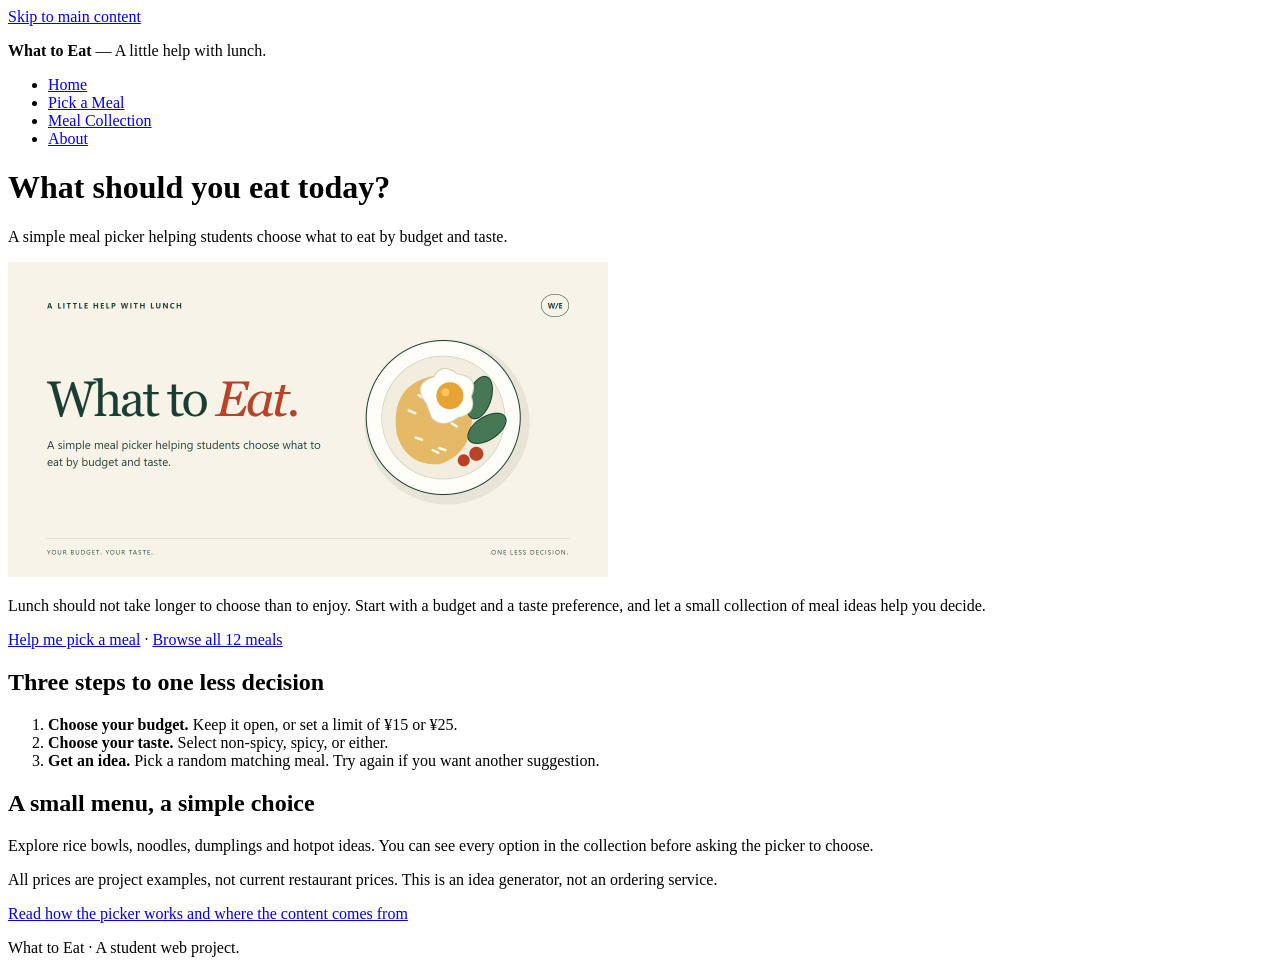
==== index.html @ 61c1f6d7 "Add stage 5 complete pages and shared meal illustrations" ====
<!DOCTYPE html>
<html lang="en">
<head>
  <meta charset="UTF-8">
  <meta name="viewport" content="width=device-width, initial-scale=1.0">
  <meta name="description" content="A simple meal picker helping students choose what to eat by budget and taste.">
  <title>What to Eat | Meal ideas for students</title>
  <link rel="stylesheet" href="media.css">
</head>
<body>
  <a href="#main-content">Skip to main content</a>
  <header>
    <p><strong>What to Eat</strong> — A little help with lunch.</p>
    <nav aria-label="Main navigation"><ul>
      <li><a href="index.html" aria-current="page">Home</a></li>
      <li><a href="pick.html">Pick a Meal</a></li>
      <li><a href="meals.html">Meal Collection</a></li>
      <li><a href="about.html">About</a></li>
    </ul></nav>
  </header>
  <main id="main-content" tabindex="-1">
    <h1>What should you eat today?</h1>
    <p>A simple meal picker helping students choose what to eat by budget and taste.</p>
    <img src="images/og-image.jpg" width="600" height="315" alt="What to Eat: an illustrated plate of rice, egg and vegetables on a cream background.">
    <p>Lunch should not take longer to choose than to enjoy. Start with a budget and a taste preference, and let a small collection of meal ideas help you decide.</p>
    <p><a href="pick.html">Help me pick a meal</a> · <a href="meals.html">Browse all 12 meals</a></p>
    <section aria-labelledby="steps-heading">
      <h2 id="steps-heading">Three steps to one less decision</h2>
      <ol>
        <li><strong>Choose your budget.</strong> Keep it open, or set a limit of ¥15 or ¥25.</li>
        <li><strong>Choose your taste.</strong> Select non-spicy, spicy, or either.</li>
        <li><strong>Get an idea.</strong> Pick a random matching meal. Try again if you want another suggestion.</li>
      </ol>
    </section>
    <section aria-labelledby="expect-heading">
      <h2 id="expect-heading">A small menu, a simple choice</h2>
      <p>Explore rice bowls, noodles, dumplings and hotpot ideas. You can see every option in the collection before asking the picker to choose.</p>
      <p>All prices are project examples, not current restaurant prices. This is an idea generator, not an ordering service.</p>
      <p><a href="about.html">Read how the picker works and where the content comes from</a></p>
    </section>
  </main>
  <footer><p>What to Eat · A student web project.</p></footer>
</body>
</html>
---- media.css ----
/* 第五部分只防止新加入的图片撑宽手机屏幕，整体排版留到第六部分。 */
img {
  max-width: 100%;
  height: auto;
}
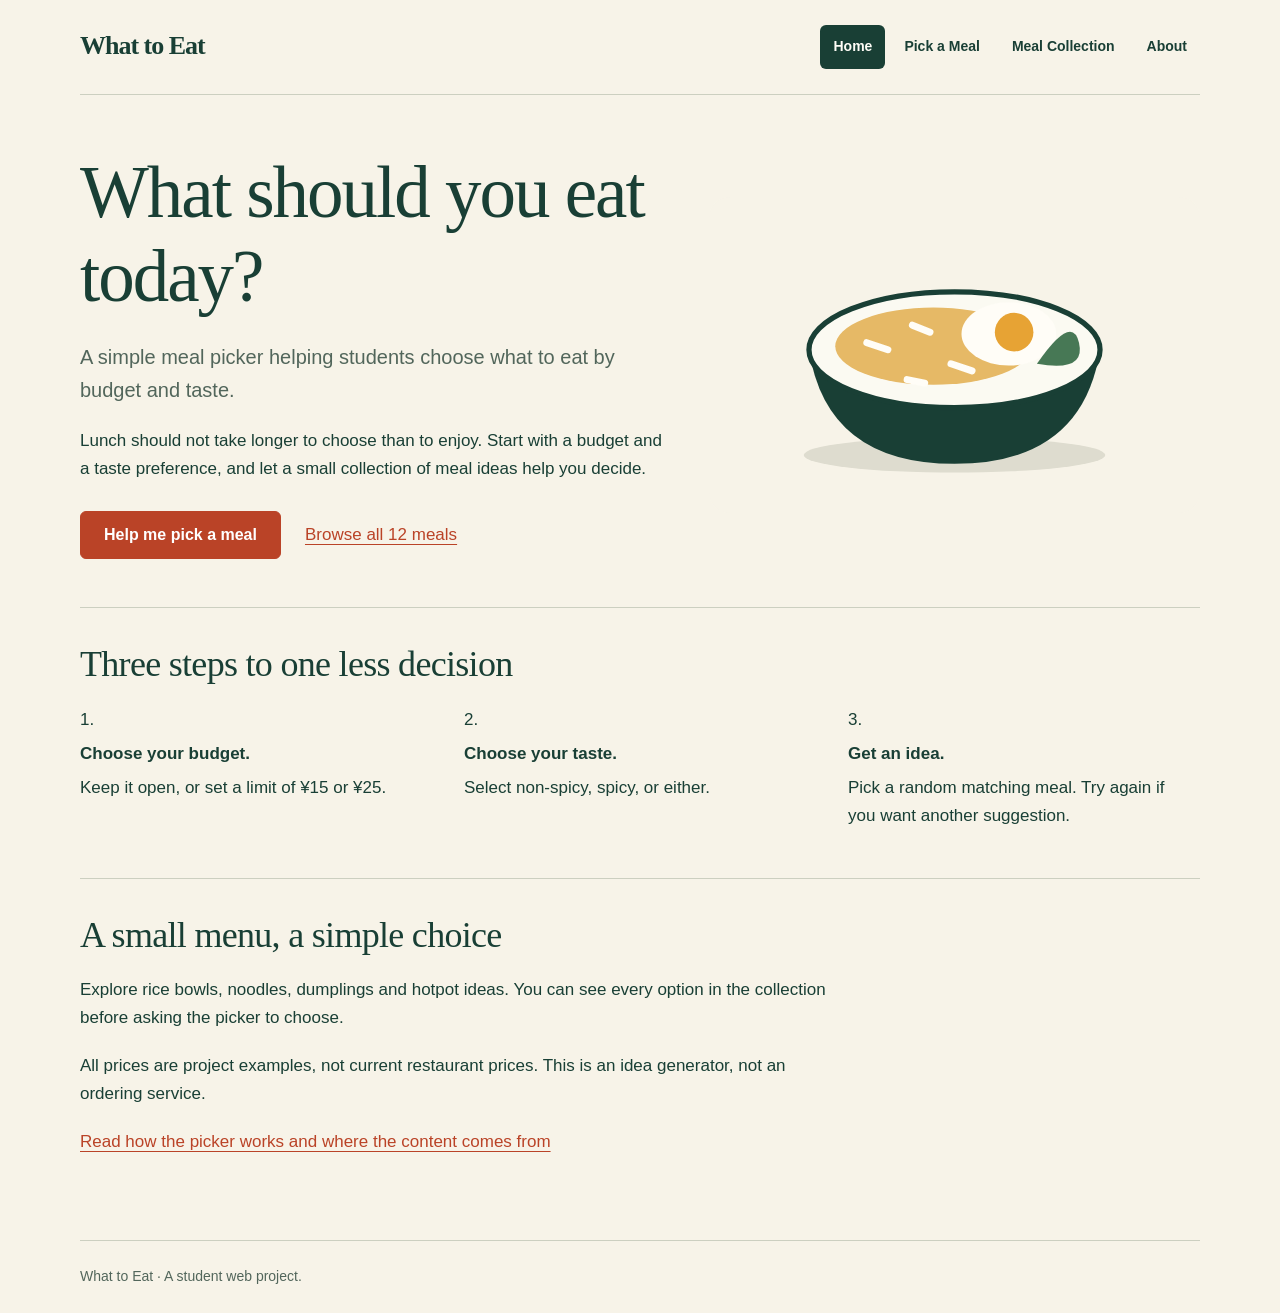
==== commit 88d2fdab: "Add stage 6 shared styling and responsive layouts" ====
--- a/index.html
+++ b/index.html
@@ -5,12 +5,12 @@
   <meta name="viewport" content="width=device-width, initial-scale=1.0">
   <meta name="description" content="A simple meal picker helping students choose what to eat by budget and taste.">
   <title>What to Eat | Meal ideas for students</title>
-  <link rel="stylesheet" href="media.css">
+  <link rel="stylesheet" href="style.css">
 </head>
-<body>
+<body class="home">
   <a href="#main-content">Skip to main content</a>
   <header>
-    <p><strong>What to Eat</strong> — A little help with lunch.</p>
+    <p><strong>What to Eat</strong></p>
     <nav aria-label="Main navigation"><ul>
       <li><a href="index.html" aria-current="page">Home</a></li>
       <li><a href="pick.html">Pick a Meal</a></li>
@@ -19,11 +19,15 @@
     </ul></nav>
   </header>
   <main id="main-content" tabindex="-1">
-    <h1>What should you eat today?</h1>
-    <p>A simple meal picker helping students choose what to eat by budget and taste.</p>
-    <img src="images/og-image.jpg" width="600" height="315" alt="What to Eat: an illustrated plate of rice, egg and vegetables on a cream background.">
-    <p>Lunch should not take longer to choose than to enjoy. Start with a budget and a taste preference, and let a small collection of meal ideas help you decide.</p>
-    <p><a href="pick.html">Help me pick a meal</a> · <a href="meals.html">Browse all 12 meals</a></p>
+    <section class="hero" aria-labelledby="home-heading">
+      <div>
+        <h1 id="home-heading">What should you eat today?</h1>
+        <p class="intro">A simple meal picker helping students choose what to eat by budget and taste.</p>
+        <p>Lunch should not take longer to choose than to enjoy. Start with a budget and a taste preference, and let a small collection of meal ideas help you decide.</p>
+        <div class="actions"><a class="button" href="pick.html">Help me pick a meal</a><a href="meals.html">Browse all 12 meals</a></div>
+      </div>
+      <img src="images/rice.svg" width="560" height="360" alt="A simple illustration of a rice bowl with egg and vegetables.">
+    </section>
     <section aria-labelledby="steps-heading">
       <h2 id="steps-heading">Three steps to one less decision</h2>
       <ol>
--- a/style.css
+++ b/style.css
@@ -0,0 +1,106 @@
+/* 全站共用的视觉变量：只改这里，就能统一调整配色。 */
+:root {
+  --paper: #f7f3e8;
+  --surface: #fffdf7;
+  --ink: #193f35;
+  --muted: #52665b;
+  --accent: #ba4327;
+  --line: #cccfc0;
+}
+* { box-sizing: border-box; }
+body { margin: 0; background: var(--paper); color: var(--ink); font: 17px/1.65 'Segoe UI', Arial, sans-serif; }
+img { display: block; max-width: 100%; height: auto; }
+a { color: var(--accent); text-underline-offset: 4px; }
+a:hover { text-decoration-thickness: 2px; }
+:focus-visible { outline: 3px solid var(--accent); outline-offset: 5px; }
+body > a:first-child { position: absolute; top: -100px; left: 20px; z-index: 10; padding: 12px 20px; background: var(--surface); }
+body > a:first-child:focus { top: 12px; }
+body > header, main, body > footer { width: min(1120px, calc(100% - 64px)); margin-inline: auto; }
+body > header { display: flex; align-items: center; justify-content: space-between; gap: 28px; padding-block: 25px; border-bottom: 1px solid var(--line); }
+header > p { margin: 0; }
+header strong { font: 700 26px/1.2 Georgia, serif; letter-spacing: -1px; }
+nav ul { display: flex; flex-wrap: wrap; gap: 6px; padding: 0; margin: 0; list-style: none; }
+nav a { display: inline-flex; align-items: center; min-height: 44px; padding: 8px 13px; color: var(--ink); font-size: 14px; font-weight: 600; text-decoration: none; border-radius: 6px; }
+nav a:hover { background: #e9ebdf; }
+nav a[aria-current='page'] { background: var(--ink); color: var(--surface); }
+main { padding-block: 56px 64px; }
+h1, h2, h3 { font-family: Georgia, 'Times New Roman', serif; font-weight: 400; line-height: 1.15; }
+h1 { font-size: clamp(38px, 5.2vw, 66px); letter-spacing: -2px; margin: 0 0 22px; max-width: 850px; }
+h2 { font-size: clamp(27px, 3vw, 36px); margin: 0 0 20px; letter-spacing: -.7px; }
+h3 { font-size: 26px; margin: 0 0 12px; }
+p { margin: 0 0 20px; }
+main > p { max-width: 740px; }
+main > section { margin-top: 48px; }
+body > footer { border-top: 1px solid var(--line); padding-block: 24px; color: var(--muted); font-size: 14px; }
+body > footer p { margin: 0; }
+.button, button { display: inline-flex; align-items: center; justify-content: center; min-height: 48px; padding: 12px 23px; border: 1px solid var(--accent); border-radius: 6px; background: var(--accent); color: white; font: 600 16px/1.4 'Segoe UI', Arial, sans-serif; text-decoration: none; cursor: pointer; }
+.button:hover, button:hover { background: #96351e; border-color: #96351e; }
+button:disabled { opacity: .55; cursor: not-allowed; }
+.actions { display: flex; align-items: center; flex-wrap: wrap; gap: 16px 24px; margin-top: 28px; }
+.hero { display: grid; grid-template-columns: 1.2fr 1fr; align-items: center; gap: 40px; margin-top: 0; }
+.hero h1 { max-width: 620px; font-size: clamp(44px, 5.7vw, 76px); }
+.hero > img { width: 100%; }
+.hero .intro { color: var(--muted); font-size: 20px; }
+.home main > section:not(.hero) { border-top: 1px solid var(--line); padding-top: 36px; }
+#steps-heading + ol { display: grid; grid-template-columns: repeat(3, 1fr); gap: 32px; padding: 0; list-style-position: inside; }
+#steps-heading + ol li { padding-right: 18px; }
+#steps-heading + ol strong { display: block; margin-block: 6px; }
+.home #expect-heading ~ p { max-width: 760px; }
+/* 推荐页用 Grid 分成选择区和结果区，原有 JS 元素 id 保持不变。 */
+.picker-layout { display: grid; grid-template-columns: .85fr 1.15fr; gap: 28px; align-items: stretch; margin-top: 32px; }
+form { min-width: 0; background: var(--surface); border: 1px solid var(--line); border-radius: 12px; padding: 28px; }
+fieldset { border: 0; padding: 0; margin: 0; min-width: 0; }
+legend { font: 28px/1.2 Georgia, serif; padding: 0 0 24px; }
+label { display: inline-block; margin-bottom: 9px; font-weight: 600; }
+select { display: block; width: 100%; min-height: 48px; padding: 10px 14px; border: 1px solid #899b8b; border-radius: 6px; color: var(--ink); background: var(--surface); font: inherit; }
+#budget-help { color: var(--muted); font-size: 14px; margin-top: -8px; }
+form button { width: 100%; }
+.result-panel { min-width: 0; border: 1px solid var(--line); background: #e9eddf; padding: 28px; border-radius: 12px; }
+.result-panel h2 { font-size: 28px; margin-bottom: 10px; }
+#candidate-count { font-size: 14px; color: var(--muted); }
+#meal-result { min-height: 260px; }
+#meal-result > article img { width: min(100%, 340px); margin-block: 14px; border-radius: 8px; }
+#meal-result article p { margin-bottom: 12px; }
+.picker main > section { max-width: 800px; }
+/* 自适应卡片：大屏三列，中屏两列，手机一列。 */
+#meal-list { display: grid; grid-template-columns: repeat(3, minmax(0, 1fr)); gap: 24px; margin-block: 32px; }
+#meal-list article { min-width: 0; background: var(--surface); border: 1px solid var(--line); border-radius: 12px; padding: 22px; }
+#meal-list article h2 { font-size: 26px; min-height: 60px; margin-bottom: 14px; }
+#meal-list article img { width: 100%; border-radius: 8px; margin-bottom: 20px; }
+#meal-list article p { font-size: 15px; margin-bottom: 12px; }
+#meal-list article p:first-of-type { font-weight: 600; }
+#meal-list article p:last-child { color: var(--muted); margin-bottom: 0; }
+.about main { max-width: 820px; }
+.about section { border-top: 1px solid var(--line); padding-top: 30px; }
+.about li { margin-bottom: 12px; }
+#sources { scroll-margin-top: 24px; }
+@media (max-width: 900px) {
+  body > header { flex-direction: column; align-items: flex-start; gap: 16px; }
+  .hero { gap: 20px; }
+  #meal-list { grid-template-columns: repeat(2, minmax(0, 1fr)); }
+}
+@media (max-width: 600px) {
+  body > header, main, body > footer { width: calc(100% - 32px); }
+  body > header { padding-block: 20px; }
+  nav { width: 100%; }
+  nav ul { display: grid; grid-template-columns: repeat(2, minmax(0, 1fr)); gap: 6px; }
+  nav a { width: 100%; justify-content: center; padding-inline: 8px; }
+  main { padding-block: 36px 44px; }
+  .hero, .picker-layout, #meal-list, #steps-heading + ol { grid-template-columns: 1fr; }
+  .hero { gap: 24px; }
+  .hero > img { max-width: 420px; justify-self: center; }
+  .hero h1 { letter-spacing: -1.5px; }
+  #steps-heading + ol { gap: 20px; }
+  .actions { align-items: stretch; flex-direction: column; }
+  .actions > a { text-align: center; }
+  form, .result-panel { padding: 22px; }
+  #meal-result { min-height: 160px; }
+  #meal-list article h2 { min-height: 0; }
+}
+/* 不添加闪动或持续动画；系统减少动态效果偏好也无需额外适应。 */
+@media print {
+  body { background: white; color: black; }
+  body > header, main, body > footer { width: 100%; }
+  nav, body > a:first-child { display: none; }
+  article { break-inside: avoid; }
+}
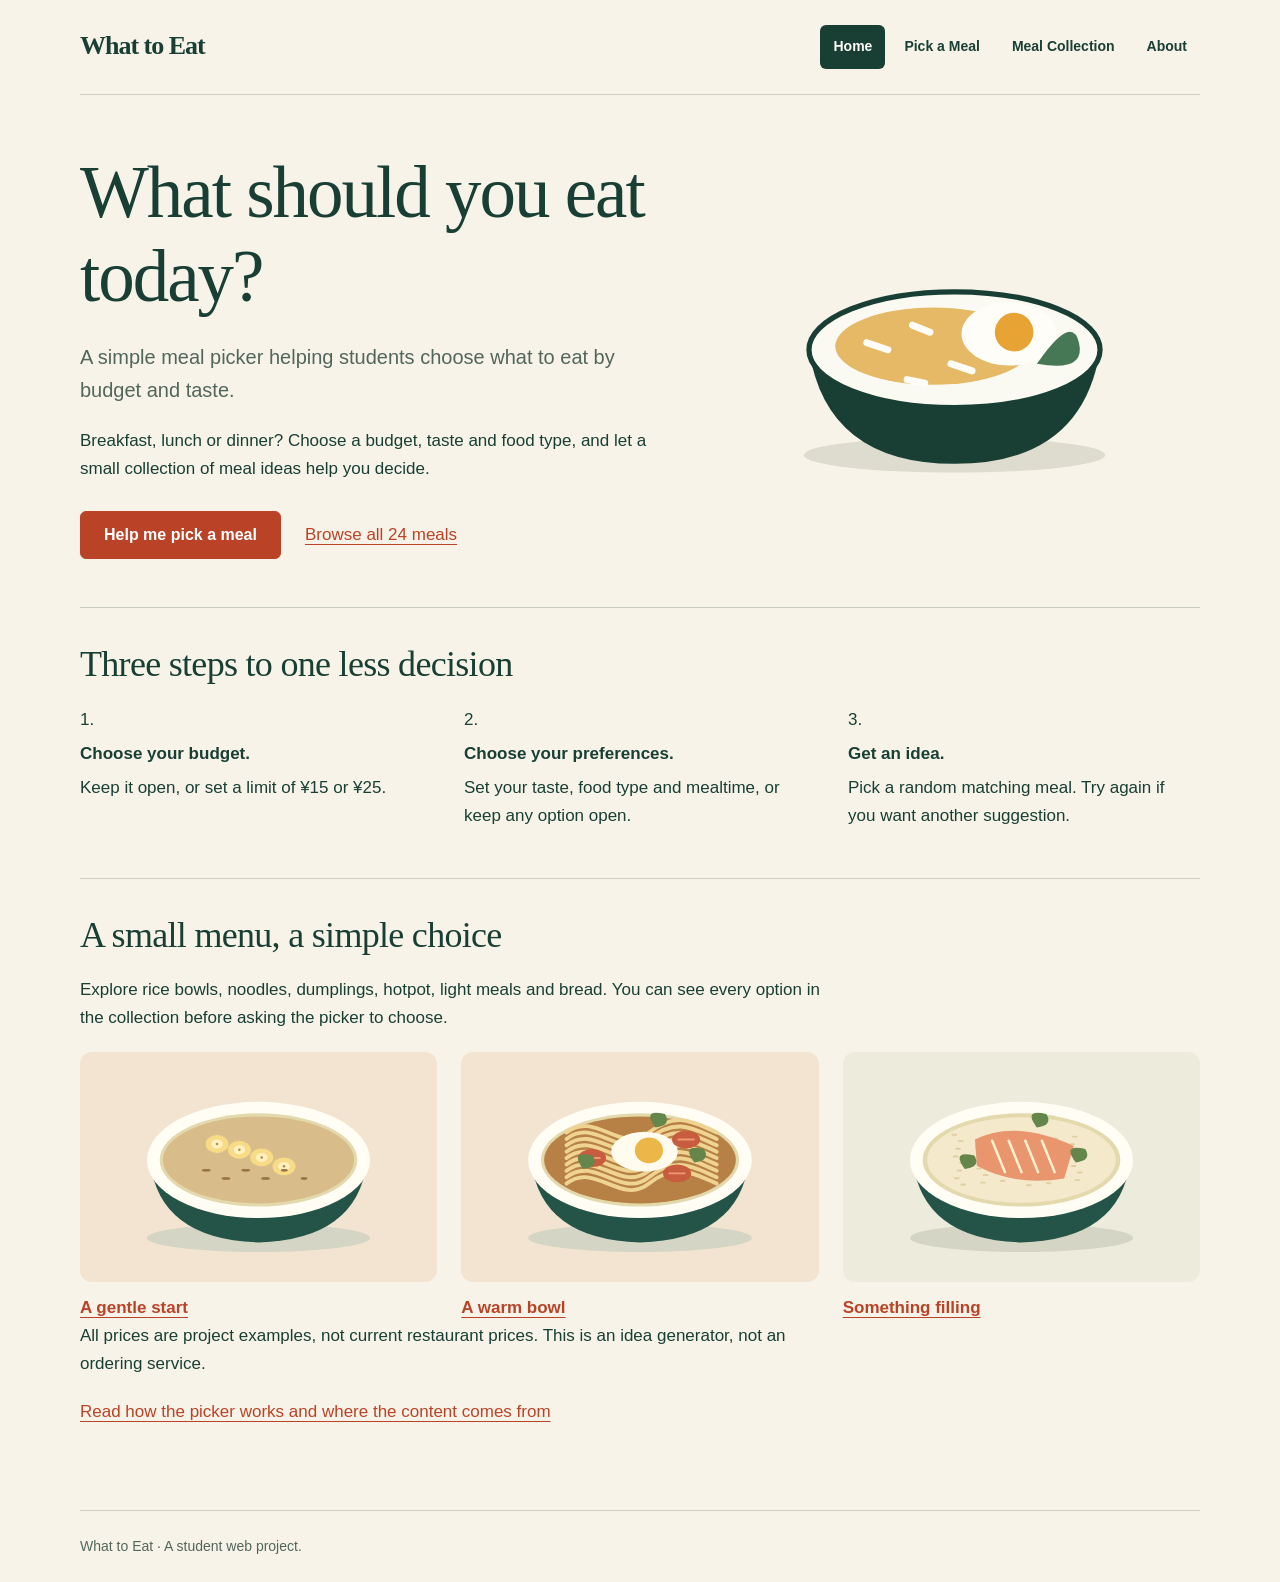
==== commit dbfd54e3: "Expand illustrated menu and add food type and mealtime filters" ====
--- a/index.html
+++ b/index.html
@@ -6,6 +6,14 @@
   <meta name="description" content="A simple meal picker helping students choose what to eat by budget and taste.">
   <title>What to Eat | Meal ideas for students</title>
   <link rel="stylesheet" href="style.css">
+  <link rel="icon" href="favicon-32.png" type="image/png" sizes="32x32">
+  <link rel="apple-touch-icon" href="apple-touch-icon.png">
+  <meta property="og:title" content="What to Eat">
+  <meta property="og:description" content="A simple meal picker helping students choose what to eat by budget and taste.">
+  <meta property="og:type" content="website">
+  <meta name="twitter:card" content="summary_large_image">
+  <meta property="og:url" content="https://fuiui.github.io/meal-picker/">
+  <meta property="og:image" content="https://fuiui.github.io/meal-picker/images/og-image.jpg">
 </head>
 <body class="home">
   <a href="#main-content">Skip to main content</a>
@@ -23,8 +31,8 @@
       <div>
         <h1 id="home-heading">What should you eat today?</h1>
         <p class="intro">A simple meal picker helping students choose what to eat by budget and taste.</p>
-        <p>Lunch should not take longer to choose than to enjoy. Start with a budget and a taste preference, and let a small collection of meal ideas help you decide.</p>
-        <div class="actions"><a class="button" href="pick.html">Help me pick a meal</a><a href="meals.html">Browse all 12 meals</a></div>
+        <p>Breakfast, lunch or dinner? Choose a budget, taste and food type, and let a small collection of meal ideas help you decide.</p>
+        <div class="actions"><a class="button" href="pick.html">Help me pick a meal</a><a href="meals.html">Browse all 24 meals</a></div>
       </div>
       <img src="images/rice.svg" width="560" height="360" alt="A simple illustration of a rice bowl with egg and vegetables.">
     </section>
@@ -32,13 +40,18 @@
       <h2 id="steps-heading">Three steps to one less decision</h2>
       <ol>
         <li><strong>Choose your budget.</strong> Keep it open, or set a limit of ¥15 or ¥25.</li>
-        <li><strong>Choose your taste.</strong> Select non-spicy, spicy, or either.</li>
+        <li><strong>Choose your preferences.</strong> Set your taste, food type and mealtime, or keep any option open.</li>
         <li><strong>Get an idea.</strong> Pick a random matching meal. Try again if you want another suggestion.</li>
       </ol>
     </section>
     <section aria-labelledby="expect-heading">
       <h2 id="expect-heading">A small menu, a simple choice</h2>
-      <p>Explore rice bowls, noodles, dumplings and hotpot ideas. You can see every option in the collection before asking the picker to choose.</p>
+      <p>Explore rice bowls, noodles, dumplings, hotpot, light meals and bread. You can see every option in the collection before asking the picker to choose.</p>
+      <div class="meal-preview">
+        <a href="meals.html"><img src="images/meals/oatmeal.svg" width="560" height="360" alt="Illustration of banana oatmeal.">A gentle start</a>
+        <a href="meals.html"><img src="images/meals/tomato-noodles.svg" width="560" height="360" alt="Illustration of tomato egg noodles.">A warm bowl</a>
+        <a href="meals.html"><img src="images/meals/salmon-rice.svg" width="560" height="360" alt="Illustration of salmon rice.">Something filling</a>
+      </div>
       <p>All prices are project examples, not current restaurant prices. This is an idea generator, not an ordering service.</p>
       <p><a href="about.html">Read how the picker works and where the content comes from</a></p>
     </section>
--- a/style.css
+++ b/style.css
@@ -55,6 +55,15 @@
 select { display: block; width: 100%; min-height: 48px; padding: 10px 14px; border: 1px solid #899b8b; border-radius: 6px; color: var(--ink); background: var(--surface); font: inherit; }
 #budget-help { color: var(--muted); font-size: 14px; margin-top: -8px; }
 form button { width: 100%; }
+.secondary { background: transparent; color: var(--ink); border-color: var(--line); margin-top: 12px; }
+.secondary:hover { background: #e9ebdf; border-color: var(--ink); }
+.browse-filters { display: grid; grid-template-columns: 1fr 1fr auto; align-items: end; gap: 20px; margin-block: 28px 16px; }
+.browse-filters p { margin: 0; }
+.browse-filters button { margin: 0; }
+.meal-tags { color: var(--muted); font-size: 14px; }
+.meal-preview { display: grid; grid-template-columns: repeat(3, minmax(0, 1fr)); gap: 24px; }
+.meal-preview a { font-weight: 600; }
+.meal-preview img { width: 100%; border-radius: 12px; margin-bottom: 12px; }
 .result-panel { min-width: 0; border: 1px solid var(--line); background: #e9eddf; padding: 28px; border-radius: 12px; }
 .result-panel h2 { font-size: 28px; margin-bottom: 10px; }
 #candidate-count { font-size: 14px; color: var(--muted); }
@@ -87,6 +96,7 @@
   nav a { width: 100%; justify-content: center; padding-inline: 8px; }
   main { padding-block: 36px 44px; }
   .hero, .picker-layout, #meal-list, #steps-heading + ol { grid-template-columns: 1fr; }
+  .browse-filters, .meal-preview { grid-template-columns: 1fr; }
   .hero { gap: 24px; }
   .hero > img { max-width: 420px; justify-self: center; }
   .hero h1 { letter-spacing: -1.5px; }
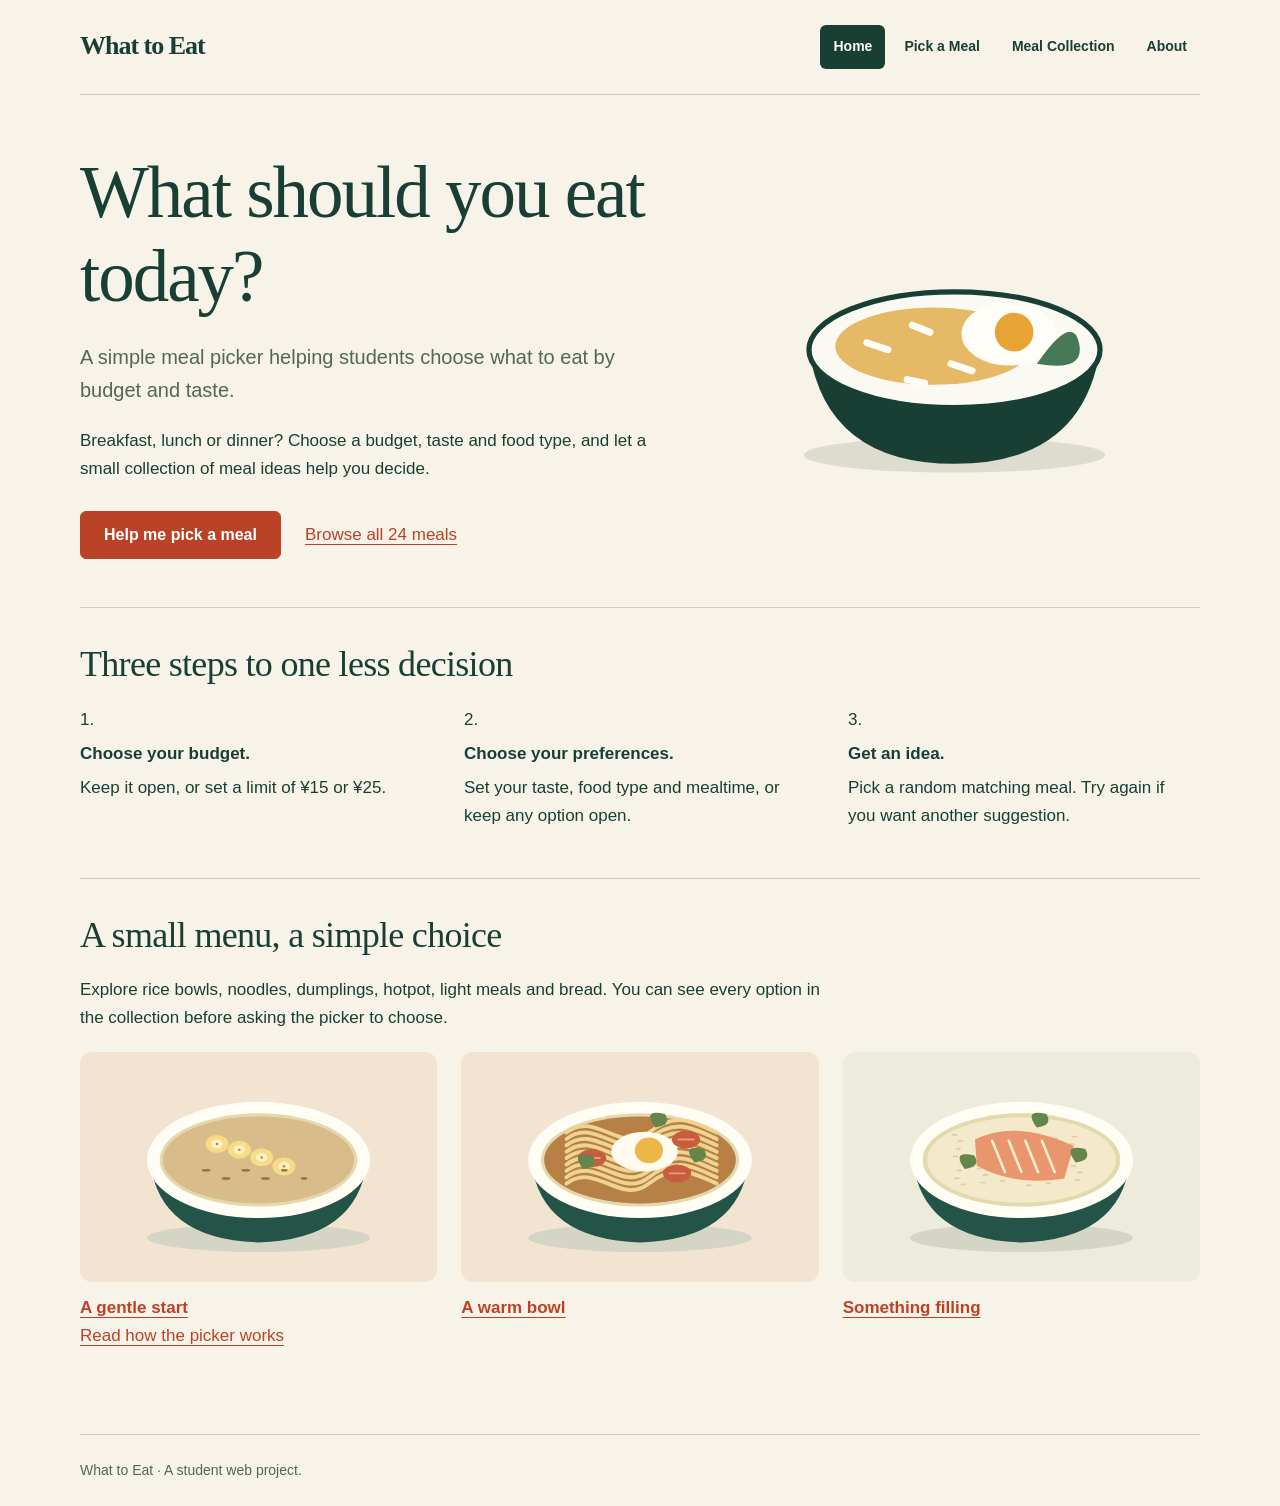
==== commit 1b5d4d8a: "Remove requested explanatory sections from website" ====
--- a/index.html
+++ b/index.html
@@ -52,8 +52,7 @@
         <a href="meals.html"><img src="images/meals/tomato-noodles.svg" width="560" height="360" alt="Illustration of tomato egg noodles.">A warm bowl</a>
         <a href="meals.html"><img src="images/meals/salmon-rice.svg" width="560" height="360" alt="Illustration of salmon rice.">Something filling</a>
       </div>
-      <p>All prices are project examples, not current restaurant prices. This is an idea generator, not an ordering service.</p>
-      <p><a href="about.html">Read how the picker works and where the content comes from</a></p>
+      <p><a href="about.html">Read how the picker works</a></p>
     </section>
   </main>
   <footer><p>What to Eat · A student web project.</p></footer>
--- a/style.css
+++ b/style.css
@@ -82,7 +82,6 @@
 .about main { max-width: 820px; }
 .about section { border-top: 1px solid var(--line); padding-top: 30px; }
 .about li { margin-bottom: 12px; }
-#sources { scroll-margin-top: 24px; }
 @media (max-width: 900px) {
   body > header { flex-direction: column; align-items: flex-start; gap: 16px; }
   .hero { gap: 20px; }
